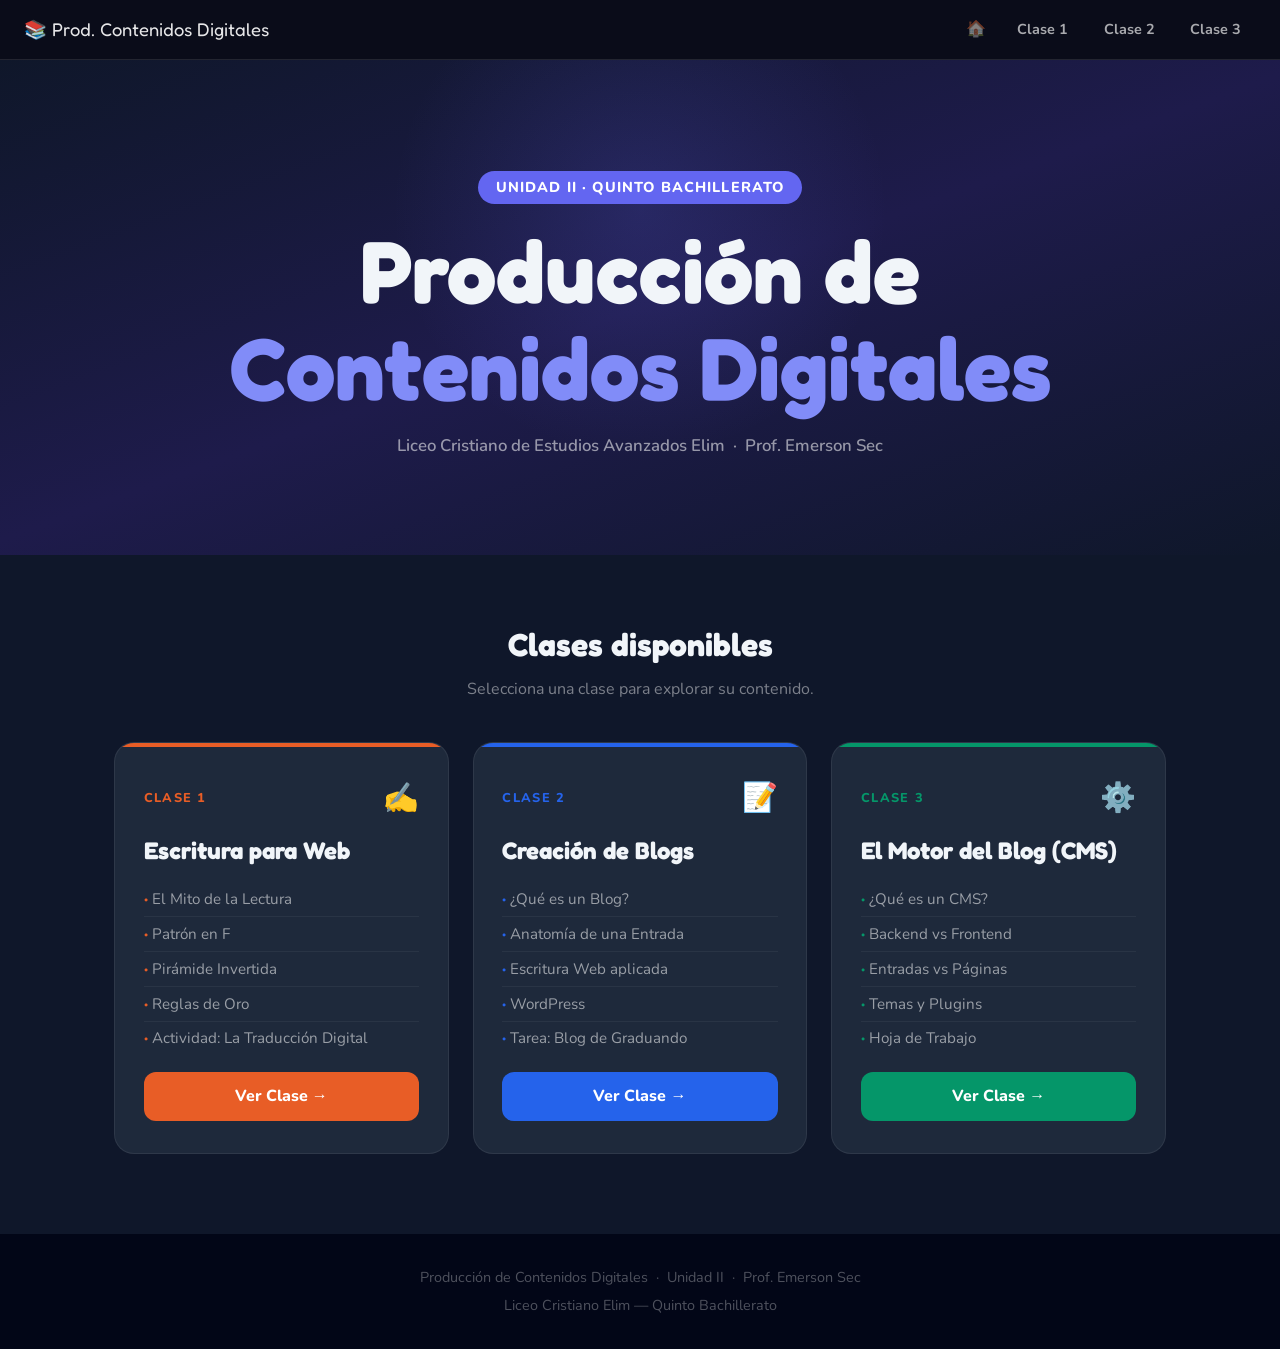
==== index.html @ f8519032 "Clases" ====
<!DOCTYPE html>
<html lang="es">
<head>
  <meta charset="UTF-8" />
  <meta name="viewport" content="width=device-width, initial-scale=1.0" />
  <title>Producción de Contenidos Digitales | Prof. Emerson Sec</title>
  <link rel="stylesheet" href="nav.css" />
  <link rel="stylesheet" href="index.css" />
  <link href="https://fonts.googleapis.com/css2?family=Fredoka+One&family=Nunito:wght@400;600;700;800&display=swap" rel="stylesheet" />
</head>
<body>

  <nav class="topnav" data-active="" data-base="./"></nav>

  <header class="hub-hero">
    <div class="hub-hero-inner">
      <div class="hub-badge">Unidad II · Quinto Bachillerato</div>
      <h1>Producción de<br><span>Contenidos Digitales</span></h1>
      <p>Liceo Cristiano de Estudios Avanzados Elim &nbsp;·&nbsp; Prof. Emerson Sec</p>
    </div>
  </header>

  <main class="hub-main">
    <div class="hub-section-title">
      <h2>Clases disponibles</h2>
      <p>Selecciona una clase para explorar su contenido.</p>
    </div>
    <div class="cards-grid" id="cardsGrid"></div>
  </main>

  <footer class="hub-footer">
    <p>Producción de Contenidos Digitales &nbsp;·&nbsp; Unidad II &nbsp;·&nbsp; Prof. Emerson Sec</p>
    <p>Liceo Cristiano Elim — Quinto Bachillerato</p>
  </footer>

  <script src="nav.js"></script>
  <script>
    const HUB_DATA = {
      clase1: { color: '#e85d26', emoji: '✍️', subtemas: ['El Mito de la Lectura', 'Patrón en F', 'Pirámide Invertida', 'Reglas de Oro', 'Actividad: La Traducción Digital'] },
      clase2: { color: '#2563eb', emoji: '📝', subtemas: ['¿Qué es un Blog?', 'Anatomía de una Entrada', 'Escritura Web aplicada', 'WordPress', 'Tarea: Blog de Graduando'] },
      clase3: { color: '#059669', emoji: '⚙️', subtemas: ['¿Qué es un CMS?', 'Backend vs Frontend', 'Entradas vs Páginas', 'Temas y Plugins', 'Hoja de Trabajo'] },
    };
    document.addEventListener('DOMContentLoaded', () => {
      const grid = document.getElementById('cardsGrid');
      CLASES.forEach((c, i) => {
        const d = HUB_DATA[c.key] || { color: '#6b7280', emoji: '📖', subtemas: [] };
        const card = document.createElement('div');
        card.className = 'clase-card';
        card.style.setProperty('--card-color', d.color);
        card.innerHTML = `
          <div class="card-top">
            <span class="card-num">Clase ${i + 1}</span>
            <span class="card-emoji">${d.emoji}</span>
          </div>
          <h3>${c.tema}</h3>
          <ul class="card-subtemas">${d.subtemas.map(s => `<li>${s}</li>`).join('')}</ul>
          <a href="${c.href}" class="card-btn">Ver Clase →</a>
        `;
        grid.appendChild(card);
      });
    });
  </script>
</body>
</html>
---- nav.css ----
/* ================================================
   BARRA DE NAVEGACIÓN COMPARTIDA
   ================================================ */
.topnav {
  position: fixed;
  top: 0; left: 0; right: 0;
  z-index: 1000;
  background: rgba(10, 10, 20, 0.75);
  backdrop-filter: blur(12px);
  -webkit-backdrop-filter: blur(12px);
  border-bottom: 1px solid rgba(255,255,255,0.10);
  height: 60px;
  display: flex;
  align-items: center;
  justify-content: space-between;
  padding: 0 1.5rem;
  gap: 1rem;
}

/* Marca / nombre del curso */
.topnav-brand a {
  font-family: 'Fredoka One', cursive;
  font-size: 1.15rem;
  color: #fff;
  text-decoration: none;
  opacity: 0.9;
  white-space: nowrap;
}

.topnav-brand a:hover { opacity: 1; }

/* Contenedor de links */
.topnav-links {
  display: flex;
  align-items: center;
  gap: 0.4rem;
}

.topnav-links a {
  color: rgba(255,255,255,0.65);
  text-decoration: none;
  font-family: 'Nunito', sans-serif;
  font-weight: 700;
  font-size: 0.9rem;
  padding: 0.3rem 0.85rem;
  border-radius: 999px;
  border: 1.5px solid transparent;
  transition: all 0.2s;
  white-space: nowrap;
}

.topnav-links a:hover {
  color: #fff;
  background: rgba(255,255,255,0.10);
}

.topnav-links a.nav-active {
  color: #fff;
  border-color: rgba(255,255,255,0.35);
  background: rgba(255,255,255,0.12);
}

/* Link al índice */
.topnav-links a.nav-home {
  color: rgba(255,255,255,0.5);
  font-size: 1rem;
  padding: 0.3rem 0.6rem;
}

/* Compensar el nav fijo en el hero */
body { padding-top: 60px; }

/* Hamburger — mobile */
.topnav-toggle {
  display: none;
  background: none;
  border: none;
  cursor: pointer;
  flex-direction: column;
  gap: 5px;
  padding: 4px;
}

.topnav-toggle span {
  display: block;
  width: 24px;
  height: 2px;
  background: #fff;
  border-radius: 2px;
  transition: transform 0.25s, opacity 0.25s;
}

/* ================================================
   RESPONSIVO
   ================================================ */
@media (max-width: 640px) {
  .topnav-toggle { display: flex; }

  .topnav-links {
    display: none;
    flex-direction: column;
    align-items: flex-start;
    position: absolute;
    top: 60px; left: 0; right: 0;
    background: rgba(10,10,20,0.97);
    padding: 1rem 1.5rem;
    border-bottom: 1px solid rgba(255,255,255,0.10);
    gap: 0.3rem;
  }

  .topnav-links.open { display: flex; }

  .topnav-links a { font-size: 1rem; padding: 0.5rem 0.8rem; width: 100%; }
}
---- index.css ----
/* ================================================
   HUB / DASHBOARD
   ================================================ */
*, *::before, *::after { box-sizing: border-box; margin: 0; padding: 0; }
html { scroll-behavior: smooth; }

body {
  font-family: 'Nunito', sans-serif;
  background: #0f172a;
  color: #f1f5f9;
  font-size: 1.1rem;
  line-height: 1.6;
}

/* HERO */
.hub-hero {
  min-height: 55vh;
  display: flex;
  align-items: center;
  justify-content: center;
  text-align: center;
  padding: 4rem 2rem 3rem;
  background: linear-gradient(160deg, #0f172a 0%, #1e1b4b 50%, #0f172a 100%);
  position: relative;
  overflow: hidden;
}

.hub-hero::before {
  content: '';
  position: absolute;
  width: 500px; height: 500px;
  background: radial-gradient(circle, rgba(99,102,241,0.18) 0%, transparent 70%);
  top: -100px; left: 50%;
  transform: translateX(-50%);
}

.hub-hero-inner { position: relative; z-index: 1; }

.hub-badge {
  display: inline-block;
  background: #6366f1;
  color: #fff;
  padding: 0.3rem 1.1rem;
  border-radius: 999px;
  font-weight: 800;
  font-size: 0.9rem;
  text-transform: uppercase;
  letter-spacing: 0.08em;
  margin-bottom: 1.2rem;
}

.hub-hero h1 {
  font-family: 'Fredoka One', cursive;
  font-size: clamp(2.8rem, 7vw, 5.5rem);
  line-height: 1.1;
  margin-bottom: 1rem;
}

.hub-hero h1 span { color: #818cf8; }

.hub-hero p {
  font-size: 1.05rem;
  color: rgba(255,255,255,0.55);
  font-weight: 600;
}

/* MAIN */
.hub-main {
  max-width: 1100px;
  margin: 0 auto;
  padding: 4rem 1.5rem 5rem;
}

.hub-section-title {
  text-align: center;
  margin-bottom: 2.5rem;
}

.hub-section-title h2 {
  font-family: 'Fredoka One', cursive;
  font-size: 2rem;
  color: #f1f5f9;
  margin-bottom: 0.4rem;
}

.hub-section-title p { color: rgba(255,255,255,0.45); font-size: 1rem; }

/* GRID DE TARJETAS */
.cards-grid {
  display: grid;
  grid-template-columns: repeat(auto-fill, minmax(300px, 1fr));
  gap: 1.5rem;
}

.clase-card {
  background: #1e293b;
  border-radius: 20px;
  padding: 2rem 1.8rem;
  border: 1.5px solid rgba(255,255,255,0.07);
  display: flex;
  flex-direction: column;
  gap: 1rem;
  transition: transform 0.25s, box-shadow 0.25s, border-color 0.25s;
  position: relative;
  overflow: hidden;
}

.clase-card::before {
  content: '';
  position: absolute;
  top: 0; left: 0; right: 0;
  height: 4px;
  background: var(--card-color, #6366f1);
}

.clase-card:hover {
  transform: translateY(-5px);
  box-shadow: 0 16px 48px rgba(0,0,0,0.4);
  border-color: rgba(255,255,255,0.14);
}

.card-top {
  display: flex;
  align-items: center;
  justify-content: space-between;
}

.card-num {
  font-weight: 800;
  font-size: 0.8rem;
  text-transform: uppercase;
  letter-spacing: 0.1em;
  color: var(--card-color, #818cf8);
}

.card-emoji { font-size: 1.8rem; }

.clase-card h3 {
  font-family: 'Fredoka One', cursive;
  font-size: 1.5rem;
  color: #f1f5f9;
  line-height: 1.2;
}

.card-subtemas {
  list-style: none;
  padding: 0;
  flex: 1;
}

.card-subtemas li {
  padding: 0.3rem 0;
  font-size: 0.95rem;
  color: rgba(255,255,255,0.55);
  border-bottom: 1px solid rgba(255,255,255,0.05);
}

.card-subtemas li:last-child { border-bottom: none; }

.card-subtemas li::before {
  content: '· ';
  color: var(--card-color, #818cf8);
  font-weight: 900;
}

.card-btn {
  display: block;
  text-align: center;
  background: var(--card-color, #6366f1);
  color: #fff;
  font-weight: 800;
  font-size: 1rem;
  padding: 0.75rem;
  border-radius: 12px;
  text-decoration: none;
  transition: opacity 0.2s, transform 0.2s;
  margin-top: auto;
}

.card-btn:hover { opacity: 0.88; transform: scale(1.02); }

/* FOOTER */
.hub-footer {
  background: #020617;
  color: rgba(255,255,255,0.3);
  text-align: center;
  padding: 2rem 1rem;
  font-size: 0.9rem;
}

.hub-footer p + p { margin-top: 0.3rem; }

/* RESPONSIVE */
@media (max-width: 500px) {
  .cards-grid { grid-template-columns: 1fr; }
}
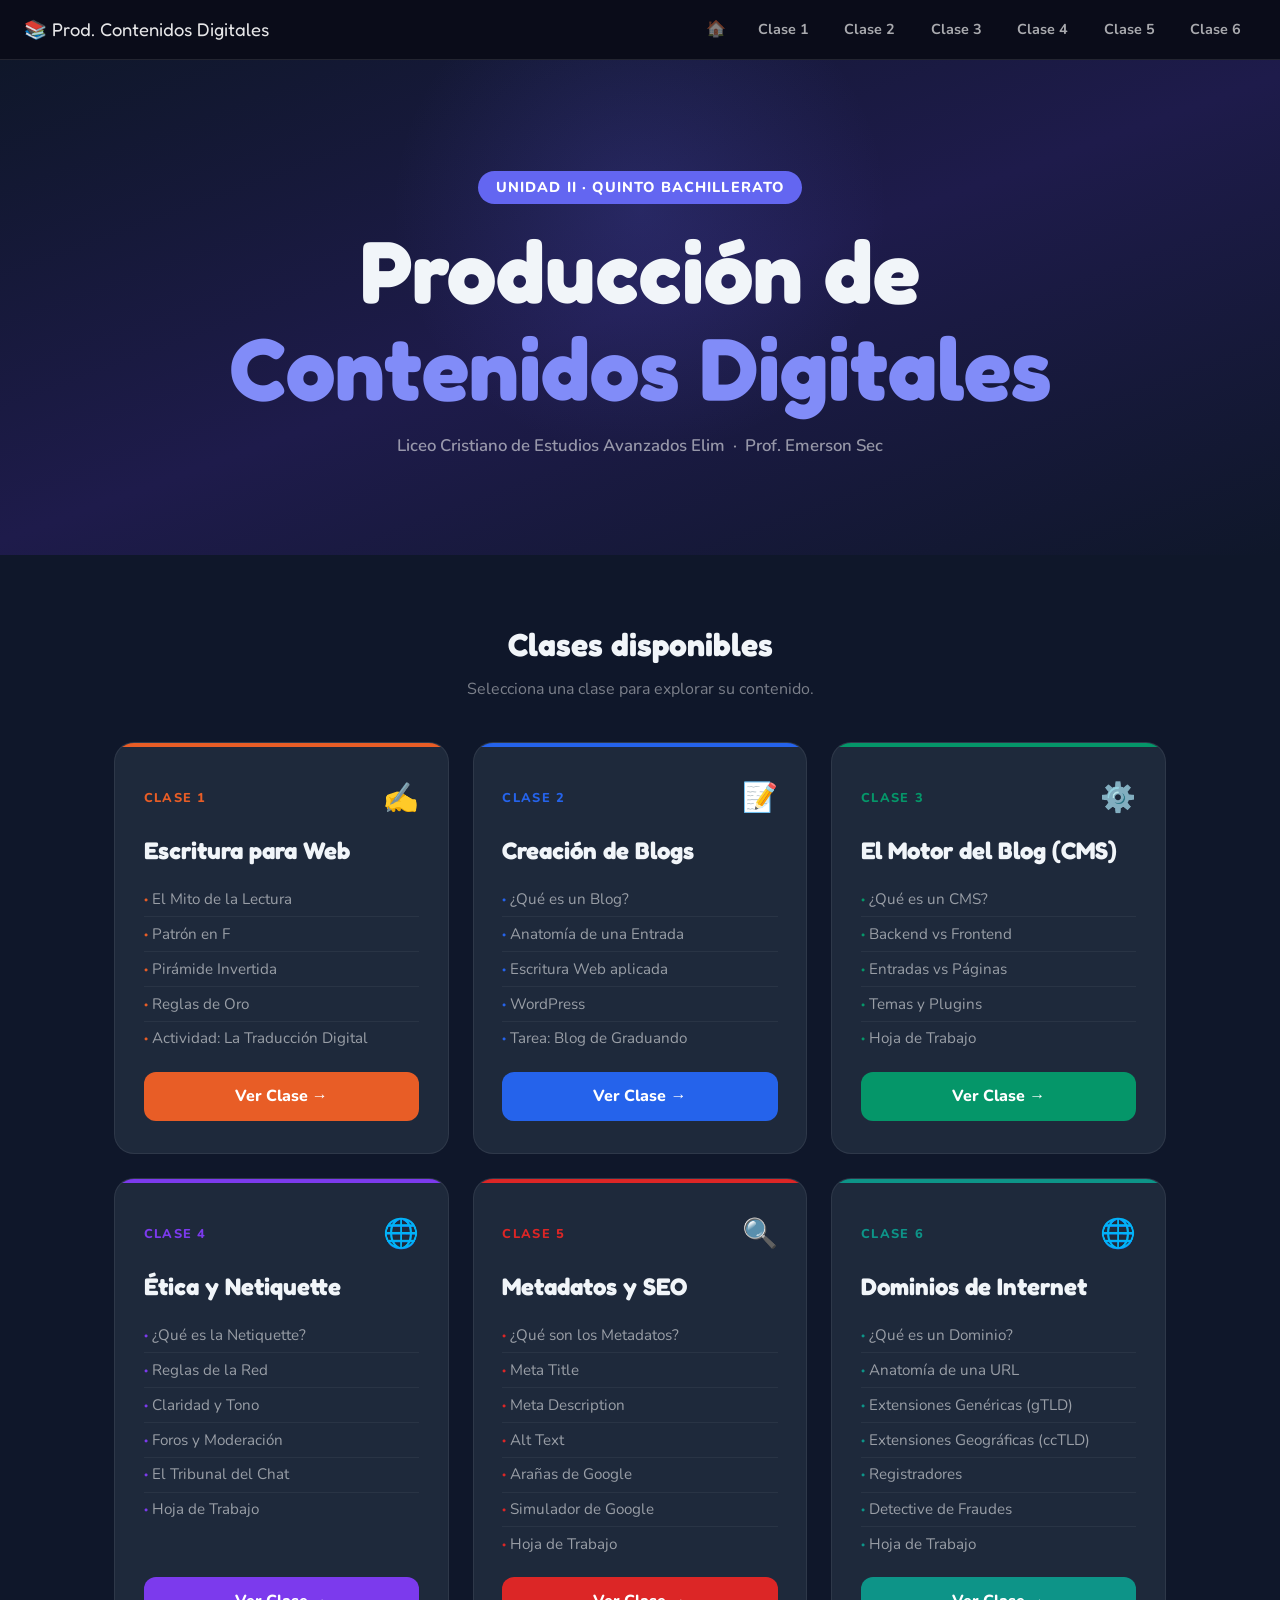
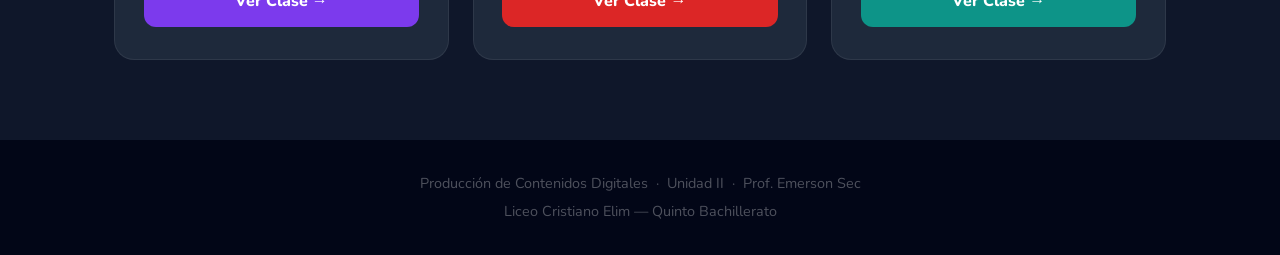
==== commit 6831c1d8: "add class 4-5" ====
--- a/index.html
+++ b/index.html
@@ -39,6 +39,9 @@
       clase1: { color: '#e85d26', emoji: '✍️', subtemas: ['El Mito de la Lectura', 'Patrón en F', 'Pirámide Invertida', 'Reglas de Oro', 'Actividad: La Traducción Digital'] },
       clase2: { color: '#2563eb', emoji: '📝', subtemas: ['¿Qué es un Blog?', 'Anatomía de una Entrada', 'Escritura Web aplicada', 'WordPress', 'Tarea: Blog de Graduando'] },
       clase3: { color: '#059669', emoji: '⚙️', subtemas: ['¿Qué es un CMS?', 'Backend vs Frontend', 'Entradas vs Páginas', 'Temas y Plugins', 'Hoja de Trabajo'] },
+      clase4: { color: '#7c3aed', emoji: '🌐', subtemas: ['¿Qué es la Netiquette?', 'Reglas de la Red', 'Claridad y Tono', 'Foros y Moderación', 'El Tribunal del Chat', 'Hoja de Trabajo'] },
+      clase5: { color: '#dc2626', emoji: '🔍', subtemas: ['¿Qué son los Metadatos?', 'Meta Title', 'Meta Description', 'Alt Text', 'Arañas de Google', 'Simulador de Google', 'Hoja de Trabajo'] },
+      clase6: { color: '#0d9488', emoji: '🌐', subtemas: ['¿Qué es un Dominio?', 'Anatomía de una URL', 'Extensiones Genéricas (gTLD)', 'Extensiones Geográficas (ccTLD)', 'Registradores', 'Detective de Fraudes', 'Hoja de Trabajo'] },
     };
     document.addEventListener('DOMContentLoaded', () => {
       const grid = document.getElementById('cardsGrid');
@@ -54,7 +57,7 @@
           </div>
           <h3>${c.tema}</h3>
           <ul class="card-subtemas">${d.subtemas.map(s => `<li>${s}</li>`).join('')}</ul>
-          <a href="${c.href}" class="card-btn">Ver Clase →</a>
+          <a href="${c.folder}/${c.file}" class="card-btn">Ver Clase →</a>
         `;
         grid.appendChild(card);
       });
